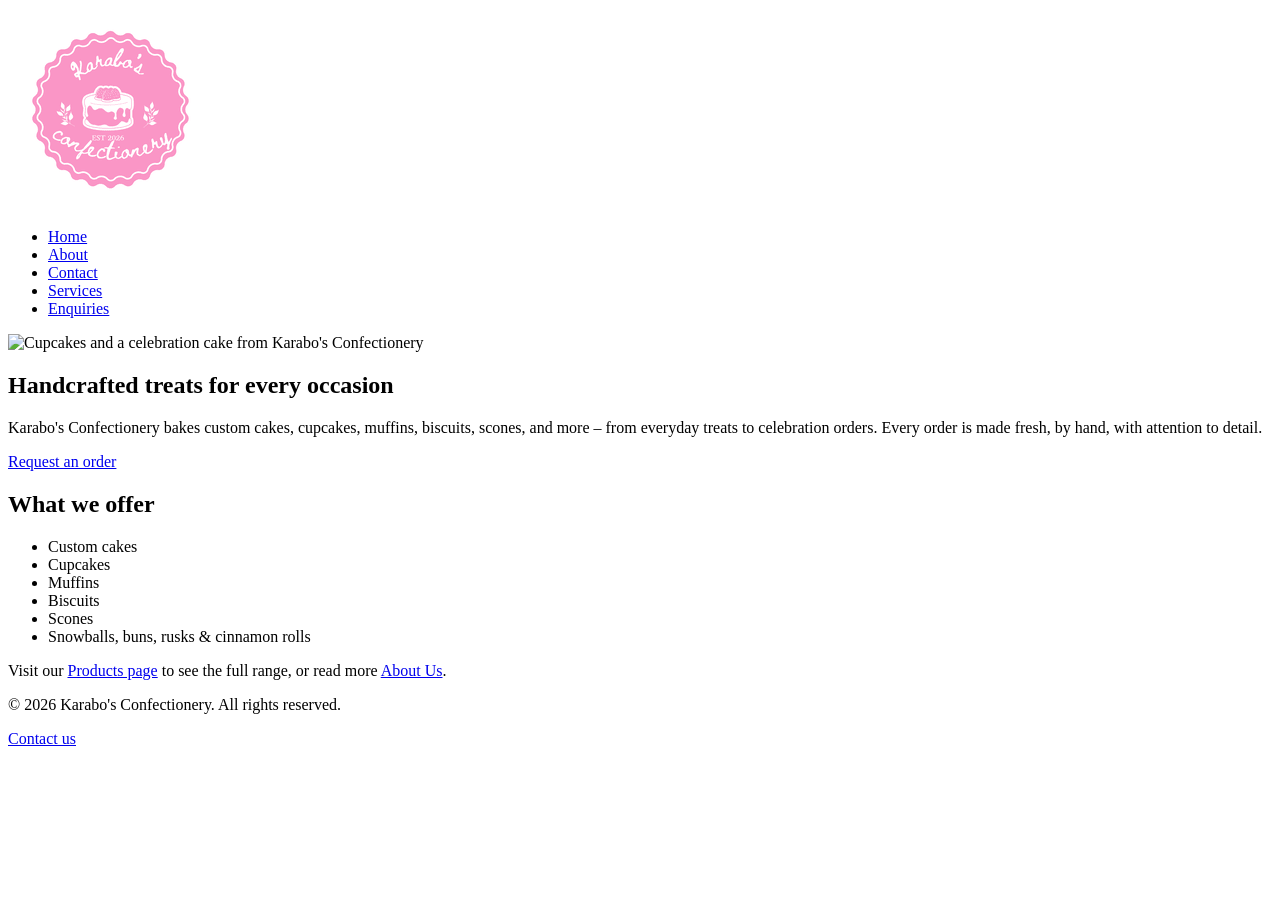
==== karabo'sconfectionery/index.html @ ed35c3c2 "Add files via upload" ====
<!DOCTYPE html>
<html lang="en">
<head>
    <meta charset="UTF-8">
    <meta name="viewport" content="width=device-width, initial-scale=1.0">
    <title>Karabo's Confectionery | Home</title>
</head>
<header>
    <img src="_images/logo.png" alt="Karabo's Confectionery">
    <nav>
        <ul>
            <li><a href="index.html"> Home</a></li>
            <li><a href="about.html"> About</a></li>
            <li><a href="contact.html"> Contact</a></li>
            <li><a href="services.html"> Services</a></li>
            <li><a href="enquiries.html"> Enquiries</a></li>
        </ul>
    </nav>

</header>
<!-- ===== Main Content ===== -->

<main>
    <section id="hero">
            <img src="images/hero-cakes.jpg" alt="Cupcakes and a celebration cake from Karabo's Confectionery">
            <h2>Handcrafted treats for every occasion</h2>
            <p>
                Karabo's Confectionery bakes custom cakes, cupcakes, muffins,
                biscuits, scones, and more &ndash; from everyday treats to
                celebration orders. Every order is made fresh, by hand, with
                attention to detail.
            </p>
            <a href="enquiry.html" class="cta-button">Request an order</a>
        </section>

         <section id="highlights">
            <h2>What we offer</h2>
            <ul>
                <li>Custom cakes</li>
                <li>Cupcakes</li>
                <li>Muffins</li>
                <li>Biscuits</li>
                <li>Scones</li>
                <li>Snowballs, buns, rusks &amp; cinnamon rolls</li>
            </ul>
            <p>
                Visit our <a href="products.html">Products page</a> to see the
                full range, or read more <a href="about.html">About Us</a>.
            </p>
        </section>

</main>

<footer>
    <p>&copy; 2026 Karabo's Confectionery. All rights reserved.</p>
        <p><a href="contact.html">Contact us</a></p>

</footer>

<body>
    
</body>
</html>
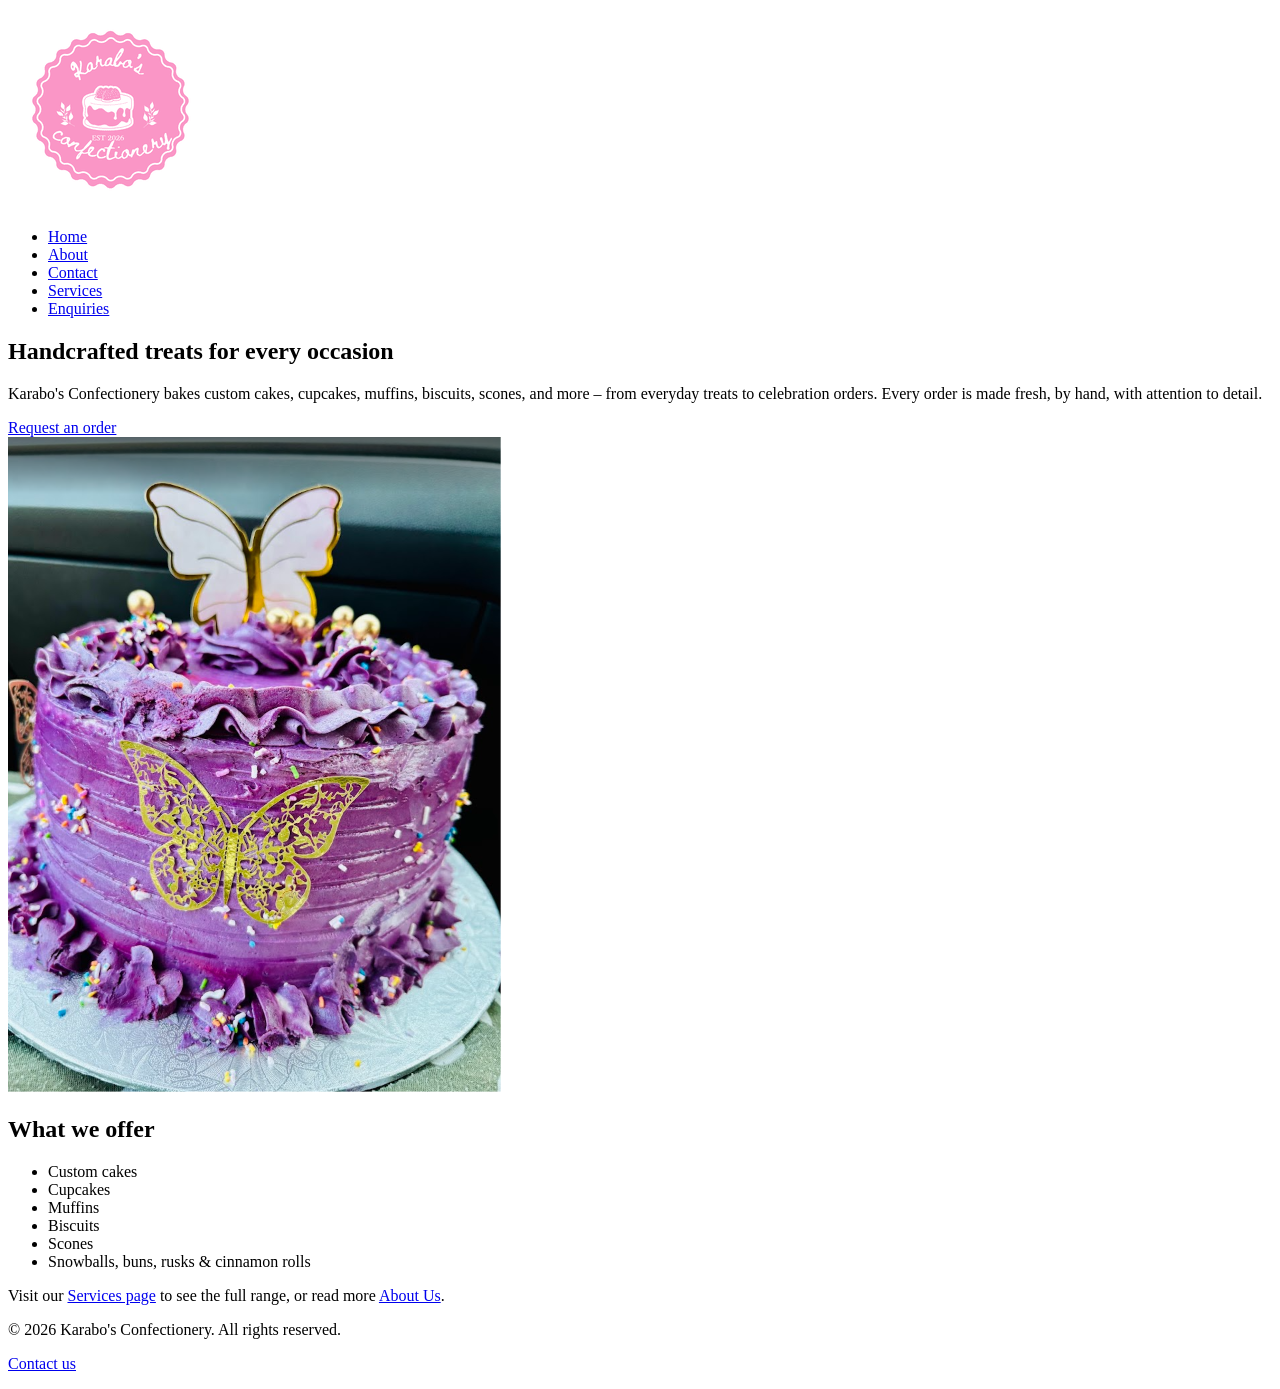
==== commit 0571cc2b: "Add files via upload" ====
--- a/karabo'sconfectionery/index.html
+++ b/karabo'sconfectionery/index.html
@@ -5,25 +5,28 @@
     <meta name="viewport" content="width=device-width, initial-scale=1.0">
     <title>Karabo's Confectionery | Home</title>
 </head>
-<header>
-    <img src="_images/logo.png" alt="Karabo's Confectionery">
-    <nav>
-        <ul>
-            <li><a href="index.html"> Home</a></li>
-            <li><a href="about.html"> About</a></li>
-            <li><a href="contact.html"> Contact</a></li>
-            <li><a href="services.html"> Services</a></li>
-            <li><a href="enquiries.html"> Enquiries</a></li>
-        </ul>
-    </nav>
 
-</header>
+<body>
+    <header>
+        <a href="index.html" class="logo"></a>
+            <img src="_images/logo.png" alt="Karabo's Confectionery">
+        <nav>
+            <ul>
+                <li><a href="index.html" class="active"> Home</a></li>
+                <li><a href="about.html"> About</a></li>
+                <li><a href="contact.html"> Contact</a></li>
+                <li><a href="services.html"> Services</a></li>
+                <li><a href="enquiries.html"> Enquiries</a></li>
+            </ul>
+        </nav>
+
+    </header>
 <!-- ===== Main Content ===== -->
 
 <main>
     <section id="hero">
-            <img src="images/hero-cakes.jpg" alt="Cupcakes and a celebration cake from Karabo's Confectionery">
-            <h2>Handcrafted treats for every occasion</h2>
+        <div class="hero-text">
+            <h1>Handcrafted treats for every occasion</h1>
             <p>
                 Karabo's Confectionery bakes custom cakes, cupcakes, muffins,
                 biscuits, scones, and more &ndash; from everyday treats to
@@ -31,11 +34,20 @@
                 attention to detail.
             </p>
             <a href="enquiry.html" class="cta-button">Request an order</a>
+        </div>
+
+        <!-- Responsive hero image: the browser picks the size that fits the screen -->
+        <picture>
+            <source media="(max-width: 600px)" srcset="_images/hero-cakes-small.png">
+            <source media="(max-width: 1200px)" srcset="_images/hero-cakes-medium.png">
+            <img src="_images/hero-cake.png" alt="Freshly baked treats from Karabo's Confectionery" class="responsive-image">
+        </picture>
         </section>
 
+        <!-- Highlights: a quick summary of what the bakery offers -->
          <section id="highlights">
             <h2>What we offer</h2>
-            <ul>
+            <ul class="class-grid">
                 <li>Custom cakes</li>
                 <li>Cupcakes</li>
                 <li>Muffins</li>
@@ -44,20 +56,19 @@
                 <li>Snowballs, buns, rusks &amp; cinnamon rolls</li>
             </ul>
             <p>
-                Visit our <a href="products.html">Products page</a> to see the
+                Visit our <a href="services.html">Services page</a> to see the
                 full range, or read more <a href="about.html">About Us</a>.
             </p>
         </section>
 
 </main>
 
+<!-- ===== Site footer ===== -->
 <footer>
     <p>&copy; 2026 Karabo's Confectionery. All rights reserved.</p>
         <p><a href="contact.html">Contact us</a></p>
 
 </footer>
-
-<body>
     
 </body>
 </html>
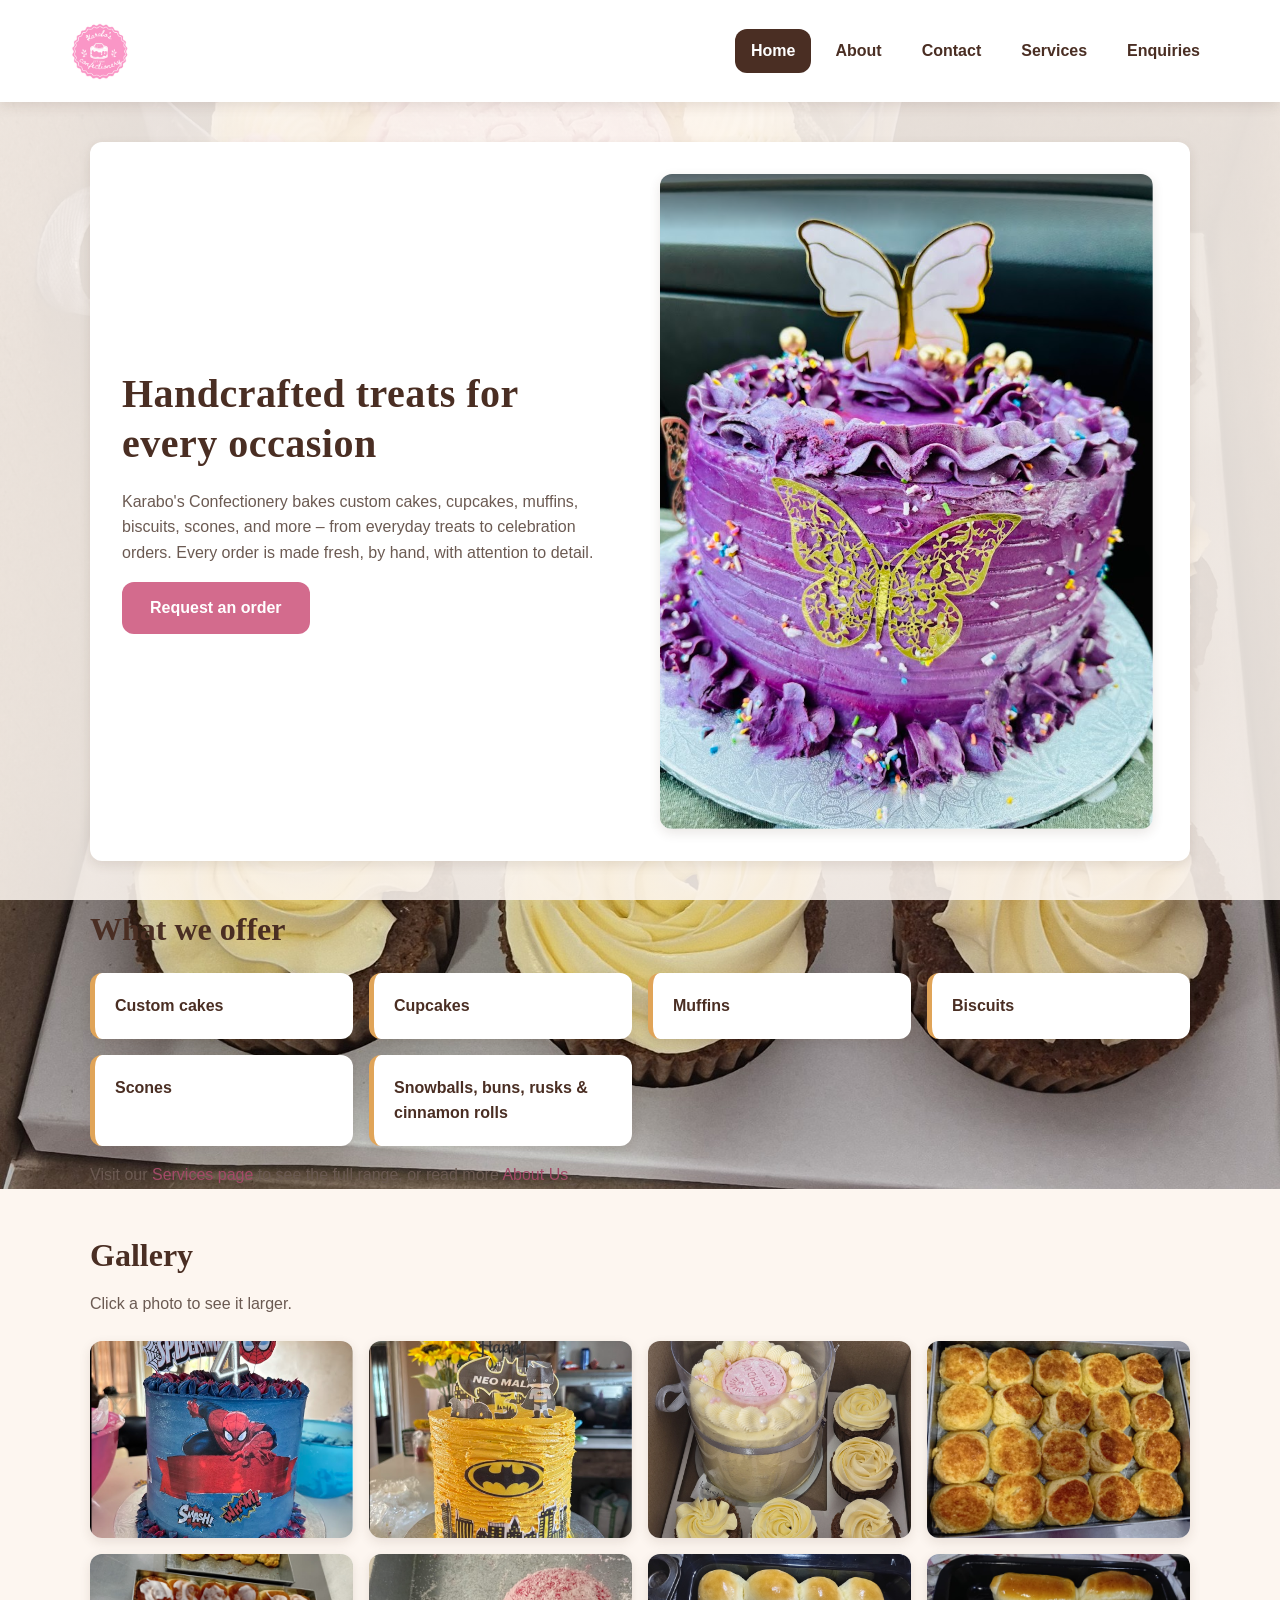
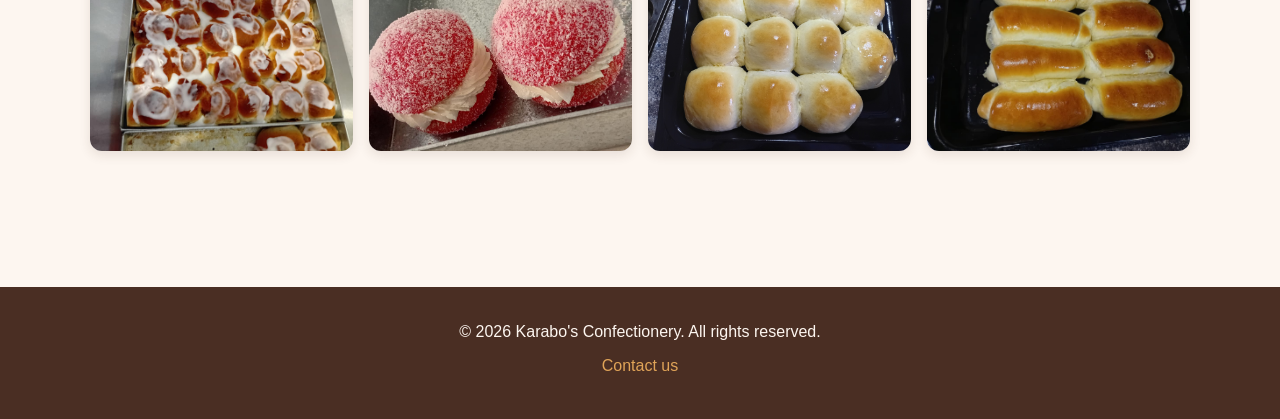
==== commit b373388e: "Add files via upload" ====
--- a/karabo'sconfectionery/index.html
+++ b/karabo'sconfectionery/index.html
@@ -3,13 +3,47 @@
 <head>
     <meta charset="UTF-8">
     <meta name="viewport" content="width=device-width, initial-scale=1.0">
-    <title>Karabo's Confectionery | Home</title>
+    <title>Karabo's Confectionery | Custom Cakes &amp; Fresh Bakes in Polokwane</title>
+    <meta name="description" content="Karabo's Confectionery bakes custom cakes,
+     cupcakes, 
+     muffins, 
+     biscuits 
+     and scones in Polokwane. 
+     Fresh, handmade treats for every occasion.">
+    <meta name="keywords" content="bakery Polokwane, 
+    custom cakes, 
+    cupcakes, 
+    muffins, 
+    biscuits, 
+    scones, 
+    birthday cakes, 
+    homemade baking">
+    <meta name="author" content="Karabo's Confectionery">
+    <link rel="stylesheet" href="css_assets/myfirststyles.css">
+
+    <!-- Local SEO: structured data that tells search engines this is a bakery in Polokwane (Schema.org, 2026) -->
+    <script type="application/ld+json">
+    {
+        "@context": "https://schema.org",
+        "@type": "Bakery",
+        "name": "Karabo's Confectionery",
+        "telephone": "+27695168683",
+        "email": "hello@karaboconfectionery.co.za",
+        "address": {
+            "@type": "PostalAddress",
+            "streetAddress": "35 Rome Ave, Mahlasedi Park Phase 1",
+            "addressLocality": "Polokwane",
+            "addressRegion": "Limpopo",
+            "addressCountry": "ZA"
+        }
+    }
+    </script>
 </head>
 
 <body>
+    <!-- ===== Site header and main navigation ===== -->
     <header>
-        <a href="index.html" class="logo"></a>
-            <img src="_images/logo.png" alt="Karabo's Confectionery">
+       <a href="index.html" class="logo"><img src="_images/karabos-confectionery-logo.png" alt="Karabo's Confectionery"></a>
         <nav>
             <ul>
                 <li><a href="index.html" class="active"> Home</a></li>
@@ -21,10 +55,12 @@
         </nav>
 
     </header>
-<!-- ===== Main Content ===== -->
 
+    <!-- ===== Main Content ===== -->
 <main>
-    <section id="hero">
+
+    <!-- Hero: introduction and call to action -->
+     <section id="hero" class="reveal">
         <div class="hero-text">
             <h1>Handcrafted treats for every occasion</h1>
             <p>
@@ -33,21 +69,19 @@
                 celebration orders. Every order is made fresh, by hand, with
                 attention to detail.
             </p>
-            <a href="enquiry.html" class="cta-button">Request an order</a>
+            <a href="enquiries.html" class="cta-button">Request an order</a>
         </div>
 
-        <!-- Responsive hero image: the browser picks the size that fits the screen -->
+        <!-- Responsive hero image -->
         <picture>
-            <source media="(max-width: 600px)" srcset="_images/hero-cakes-small.png">
-            <source media="(max-width: 1200px)" srcset="_images/hero-cakes-medium.png">
-            <img src="_images/hero-cake.png" alt="Freshly baked treats from Karabo's Confectionery" class="responsive-image">
+            <img src="_images/custom-celebration-cake.png" alt="Custom celebration cake and fresh bakes from Karabo's Confectionery in Polokwane" class="responsive-image">
         </picture>
         </section>
 
         <!-- Highlights: a quick summary of what the bakery offers -->
-         <section id="highlights">
+         <section id="highlights" class="reveal">
             <h2>What we offer</h2>
-            <ul class="class-grid">
+            <ul class="card-grid">
                 <li>Custom cakes</li>
                 <li>Cupcakes</li>
                 <li>Muffins</li>
@@ -61,6 +95,54 @@
             </p>
         </section>
 
+        <!-- Gallery -->
+        <section id="gallery" class="reveal">
+            <h2>Gallery</h2>
+            <p>Click a photo to see it larger.</p>
+            <ul class="gallery-grid">
+                <li>
+                    <a href="_images/spiderman-birthday-cake.png" class="gallery-item" data-caption="Custom Spider-Man themed birthday cake">
+                        <img src="_images/spiderman-birthday-cake.png" alt="Custom Spider-Man themed birthday cake" loading="lazy">
+                    </a>
+                </li>
+                <li>
+                    <a href="_images/batman-birthday-cake.png" class="gallery-item" data-caption="Custom Batman themed birthday cake">
+                        <img src="_images/batman-birthday-cake.png" alt="Custom Batman themed birthday cake" loading="lazy">
+                    </a>
+                </li>
+                <li>
+                    <a href="_images/decorated-cupcakes.jpg" class="gallery-item" data-caption="Decorated cupcakes for birthdays and events">
+                        <img src="_images/decorated-cupcakes.jpg" alt="Box of decorated cupcakes" loading="lazy">
+                    </a>
+                </li>
+                <li>
+                    <a href="_images/fresh-scones.jpeg" class="gallery-item" data-caption="Freshly baked scones">
+                        <img src="_images/fresh-scones.jpeg" alt="Plate of freshly baked scones" loading="lazy">
+                    </a>
+                </li>
+                <li>
+                    <a href="_images/cinnamon-rolls.jpg" class="gallery-item" data-caption="Warm cinnamon rolls">
+                        <img src="_images/cinnamon-rolls.jpg" alt="Tray of warm cinnamon rolls" loading="lazy">
+                    </a>
+                </li>
+                <li>
+                    <a href="_images/coconut-snowballs.jpeg" class="gallery-item" data-caption="Coconut snowballs">
+                        <img src="_images/coconut-snowballs.jpeg" alt="Coconut snowballs" loading="lazy">
+                    </a>
+                </li>
+                <li>
+                    <a href="_images/freshly-baked-buns.jpg" class="gallery-item" data-caption="Freshly baked buns">
+                        <img src="_images/freshly-baked-buns.jpg" alt="Freshly baked buns" loading="lazy">
+                    </a>
+                </li>
+                <li>
+                    <a href="_images/bread-rolls.jpg" class="gallery-item" data-caption="Fresh bread rolls">
+                        <img src="_images/bread-rolls.jpg" alt="Fresh bread rolls" loading="lazy">
+                    </a>
+                </li>
+            </ul>
+        </section>
+
 </main>
 
 <!-- ===== Site footer ===== -->
@@ -69,6 +151,8 @@
         <p><a href="contact.html">Contact us</a></p>
 
 </footer>
+
+ <script src="js_assets/main.js" defer></script>
     
 </body>
 </html>
--- a/karabo'sconfectionery/css_assets/myfirststyles.css
+++ b/karabo'sconfectionery/css_assets/myfirststyles.css
@@ -0,0 +1,1020 @@
+/*CSS Reset*/
+/* Karabo's Confectionery — Stylesheet */
+
+* {
+    margin: 0;
+    padding: 0;
+    box-sizing: border-box;
+}
+
+:root 
+{
+    --brand-pink: #d36b8d;
+    --brand-pink-dark: #a34a68;
+    --brand-brown: #4a2e23;
+    --brand-cream: #fdf6f0;
+    --brand-gold: #e0a458;
+    --text-dark: #33241e;
+    --text-light: #6b5a52;
+    --white: #ffffff;
+    --font-heading: Georgia, 'Times New Roman', serif;
+    --font-body: 'Segoe UI', Tahoma, Geneva, Verdana, sans-serif;
+    --radius: 12px;
+    --shadow: 0 4px 12px rgba(74, 46, 35, 0.12);
+}
+
+/* Base */
+body 
+{
+    font-family: var(--font-body);
+    font-size: 1rem;
+    line-height: 1.6;
+    color: var(--text-dark);
+    background-color: var(--brand-cream);
+    background-image: 
+        linear-gradient(rgba(253, 246, 240, 0.88), rgba(253, 246, 240, 0.88)),
+        url('../_images/decorated-cupcakes.jpg');
+    background-size: cover;
+    background-position: center;
+    background-repeat: no-repeat;
+    background-attachment: fixed;
+       
+}
+
+h1, h2, h3, h4 
+{
+    font-family: var(--font-heading);
+    color: var(--brand-brown);
+    line-height: 1.25;
+    margin-bottom: 0.5em;
+}
+
+h1 { font-size: 2.5rem; letter-spacing: 0.5px; }
+h2 { font-size: 2rem; }
+h3 { font-size: 1.5rem; }
+h4 { font-size: 1.15rem; color: var(--brand-pink-dark); }
+
+p 
+{
+    margin-bottom: 1rem;
+    color: var(--text-light);
+    max-width: 65ch;
+}
+
+a 
+{
+    color: var(--brand-pink-dark);
+    text-decoration: none;
+}
+
+a:hover,
+a:focus 
+{
+    text-decoration: underline;
+    color: var(--brand-brown);
+}
+
+ul 
+{
+    list-style-position: inside;
+    margin-bottom: 1rem;
+    color: var(--text-light);
+}
+
+/* Header and navigation */
+header 
+{
+    display: flex;
+    flex-wrap: wrap;
+    justify-content: space-between;
+    align-items: center;
+    gap: 1rem;
+    padding: 1rem 5%;
+    background-color: var(--white);
+    box-shadow: var(--shadow);
+    position: sticky;
+    top: 0;
+    z-index: 100;
+}
+
+.logo img 
+{
+    height: 70px;
+    width: auto;
+    display: block;
+}
+
+nav ul 
+{
+    display: flex;
+    list-style-type: none;
+    gap: 0.5rem;
+    margin: 0;
+}
+
+nav ul li a 
+{
+    display: block;
+    padding: 0.6rem 1rem;
+    color: var(--brand-brown);
+    font-weight: 600;
+    border-radius: var(--radius);
+    transition: background-color 0.25s ease, color 0.25s ease;
+}
+
+nav ul li a:hover,
+nav ul li a:focus 
+{
+    background-color: var(--brand-pink);
+    color: var(--white);
+    text-decoration: none;
+}
+
+nav ul li a:active 
+{
+    background-color: var(--brand-pink-dark);
+}
+
+nav ul li a.active 
+{
+    background-color: var(--brand-brown);
+    color: var(--white);
+}
+
+/* Main layout */
+main 
+{
+    width: 90%;
+    max-width: 1100px;
+    margin: 0 auto;
+    padding: 2.5rem 0;
+}
+
+main section 
+{
+    margin-bottom: 3rem;
+}
+
+.responsive-image 
+{
+    max-width: 100%;
+    height: auto;
+    display: block;
+    border-radius: var(--radius);
+    box-shadow: var(--shadow);
+}
+
+/* Hero */
+#hero 
+{
+    display: grid;
+    grid-template-columns: 1fr 1fr;
+    gap: 2.5rem;
+    align-items: center;
+    padding: 2rem;
+    background-color: var(--white);
+    border-radius: var(--radius);
+    box-shadow: var(--shadow);
+}
+
+/* Buttons */
+.cta-button,
+button 
+{
+    display: inline-block;
+    padding: 0.85rem 1.75rem;
+    background-color: var(--brand-pink);
+    color: var(--white);
+    font-family: var(--font-body);
+    font-size: 1rem;
+    font-weight: 600;
+    border: none;
+    border-radius: var(--radius);
+    cursor: pointer;
+    transition: background-color 0.25s ease, transform 0.15s ease;
+}
+
+.cta-button:hover,
+.cta-button:focus,
+button:hover,
+button:focus 
+{
+    background-color: var(--brand-pink-dark);
+    color: var(--white);
+    text-decoration: none;
+    transform: translateY(-2px);
+}
+
+.cta-button:active,
+button:active 
+{
+    transform: translateY(0);
+}
+
+/* Card grids */
+.card-grid 
+{
+    display: grid;
+    grid-template-columns: repeat(auto-fit, minmax(220px, 1fr));
+    gap: 1rem;
+    list-style-type: none;
+    margin-top: 1.5rem;
+}
+
+.card-grid li 
+{
+    background-color: var(--white);
+    padding: 1.25rem;
+    border-left: 5px solid var(--brand-gold);
+    border-radius: var(--radius);
+    box-shadow: var(--shadow);
+    font-weight: 600;
+    color: var(--brand-brown);
+}
+
+.service-grid 
+{
+    display: grid;
+    grid-template-columns: repeat(auto-fit, minmax(300px, 1fr));
+    gap: 1.5rem;
+}
+
+.service-card 
+{
+    background-color: var(--white);
+    padding: 1.5rem;
+    border-radius: var(--radius);
+    box-shadow: var(--shadow);
+    transition: transform 0.25s ease, box-shadow 0.25s ease;
+}
+
+.service-card:hover 
+{
+    transform: translateY(-4px);
+    box-shadow: 0 8px 20px rgba(74, 46, 35, 0.2);
+}
+
+.service-card img
+{
+    margin-bottom: 1rem;
+}
+
+/* Forms */
+form 
+{
+    display: flex;
+    flex-direction: column;
+    gap: 0.35rem;
+    max-width: 600px;
+    padding: 2rem;
+    background-color: var(--white);
+    border-radius: var(--radius);
+    box-shadow: var(--shadow);
+}
+
+form label 
+{
+    margin-top: 0.75rem;
+    font-weight: 600;
+    color: var(--brand-brown);
+}
+
+form input,
+form select,
+form textarea 
+{
+    width: 100%;
+    padding: 0.7rem;
+    font-family: var(--font-body);
+    font-size: 1rem;
+    color: var(--text-dark);
+    border: 2px solid #e3d5cc;
+    border-radius: 8px;
+    background-color: var(--brand-cream);
+}
+
+form input:focus,
+form select:focus,
+form textarea:focus 
+{
+    outline: none;
+    border-color: var(--brand-pink);
+    background-color: var(--white);
+}
+
+form textarea 
+{
+    resize: vertical;
+}
+
+form button 
+{
+    margin-top: 1.5rem;
+    align-self: flex-start;
+}
+
+/* Contact locations */
+#locations 
+{
+    display: grid;
+    grid-template-columns: repeat(auto-fit, minmax(260px, 1fr));
+    gap: 1.5rem;
+}
+
+#locations h3 
+{
+    grid-column: 1 / -1;
+}
+
+#locations article 
+{
+    background-color: var(--white);
+    padding: 1.25rem;
+    border-top: 4px solid var(--brand-pink);
+    border-radius: var(--radius);
+    box-shadow: var(--shadow);
+}
+
+/* Footer */
+footer 
+{
+    margin-top: 3rem;
+    padding: 2rem 5%;
+    background-color: var(--brand-brown);
+    color: var(--brand-cream);
+    text-align: center;
+}
+
+footer p 
+{
+    color: var(--brand-cream);
+    max-width: none;
+    margin-bottom: 0.5rem;
+}
+
+footer a 
+{
+    color: var(--brand-gold);
+}
+
+footer a:hover,
+footer a:focus 
+{
+    color: var(--white);
+}
+
+/* Tablet */
+@media screen and (max-width: 768px) {
+    header 
+    {
+        flex-direction: column;
+        text-align: center;
+        padding: 1rem 4%;
+        position: static;
+    }
+
+    .logo img 
+    {
+        height: 55px;
+        margin: 0 auto;
+    }
+
+    nav ul 
+    {
+        flex-wrap: wrap;
+        justify-content: center;
+    }
+
+    #hero 
+    {
+        grid-template-columns: 1fr;
+        text-align: center;
+        padding: 1.5rem;
+    }
+
+    #hero p 
+    {
+        margin-left: auto;
+        margin-right: auto;
+    }
+
+    .service-grid,
+    #locations 
+    {
+        grid-template-columns: 1fr;
+    }
+
+    h1 { font-size: 2rem; }
+    h2 { font-size: 1.6rem; }
+    h3 { font-size: 1.3rem; }
+
+    main 
+    {
+        width: 92%;
+        padding: 1.75rem 0;
+    }
+}
+
+/* Mobile */
+@media screen and (max-width: 480px) {
+    nav ul 
+    {
+        flex-direction: column;
+        width: 100%;
+        gap: 0.25rem;
+    }
+
+    nav ul li 
+    {
+        width: 100%;
+    }
+
+    nav ul li a 
+    {
+        display: block;
+        width: 100%;
+        text-align: center;
+        padding: 0.75rem;
+        background-color: var(--brand-cream);
+    }
+
+    .logo img 
+    {
+        height: 45px;
+    }
+
+    .card-grid 
+    {
+        grid-template-columns: 1fr;
+    }
+
+    h1 { font-size: 1.6rem; }
+    h2 { font-size: 1.35rem; }
+    h3 { font-size: 1.15rem; }
+
+    body 
+    {
+        font-size: 0.95rem;
+        background-attachment: scroll;
+    }
+
+    main 
+    {
+        width: 94%;
+        padding: 1.25rem 0;
+    }
+
+    form 
+    {
+        padding: 1.25rem;
+    }
+
+    .cta-button,
+    button 
+    {
+        width: 100%;
+        text-align: center;
+    }
+}
+
+/* =========================================================
+   PART 3 ADDITIONS
+   (hidden attribute, animations, accordion, gallery, lightbox,
+   search bar, form validation, responses, map)
+   ========================================================= */
+
+/* Makes the HTML "hidden" attribute work on every element, including forms */
+[hidden]
+{
+    display: none !important;
+}
+
+.no-scroll
+{
+    overflow: hidden;
+}
+
+/* ---------- Scroll-reveal animation ---------- */
+.js .reveal
+{
+    opacity: 0;
+    transform: translateY(24px);
+    transition: opacity 0.6s ease, transform 0.6s ease;
+}
+
+.js .reveal.visible
+{
+    opacity: 1;
+    transform: none;
+}
+
+/* ---------- FAQ accordion ---------- */
+.accordion
+{
+    display: flex;
+    flex-direction: column;
+    gap: 0.75rem;
+    max-width: 800px;
+}
+
+.accordion-item
+{
+    background-color: var(--white);
+    border-radius: var(--radius);
+    box-shadow: var(--shadow);
+    overflow: hidden;
+}
+
+.accordion-item h3
+{
+    margin: 0;
+    font-size: 1.1rem;
+}
+
+.accordion-trigger
+{
+    display: flex;
+    justify-content: space-between;
+    align-items: center;
+    gap: 1rem;
+    width: 100%;
+    padding: 1rem 1.25rem;
+    background-color: var(--white);
+    color: var(--brand-brown);
+    font-family: var(--font-heading);
+    font-size: 1.1rem;
+    text-align: left;
+    border-radius: 0;
+    transform: none;
+}
+
+.accordion-trigger::after
+{
+    content: '+';
+    font-size: 1.5rem;
+    color: var(--brand-pink-dark);
+    transition: transform 0.3s ease;
+}
+
+.accordion-trigger[aria-expanded='true']::after
+{
+    transform: rotate(45deg);
+}
+
+.accordion-trigger:hover,
+.accordion-trigger:focus
+{
+    background-color: var(--brand-cream);
+    color: var(--brand-brown);
+    transform: none;
+}
+
+.accordion-trigger:focus-visible
+{
+    outline: 3px solid var(--brand-gold);
+    outline-offset: -3px;
+}
+
+/* Panels slide open smoothly (only when JavaScript is running) */
+.js .accordion-panel
+{
+    display: grid;
+    grid-template-rows: 0fr;
+    transition: grid-template-rows 0.3s ease;
+}
+
+.js .accordion-panel.open
+{
+    grid-template-rows: 1fr;
+}
+
+.accordion-panel-inner
+{
+    overflow: hidden;
+}
+
+.js .accordion-panel:not(.open) .accordion-panel-inner
+{
+    visibility: hidden;
+}
+
+.accordion-panel-inner p
+{
+    margin: 0;
+    padding: 0 1.25rem 1.25rem;
+}
+
+/* ---------- Gallery ---------- */
+.gallery-grid
+{
+    display: grid;
+    grid-template-columns: repeat(auto-fill, minmax(220px, 1fr));
+    gap: 1rem;
+    list-style-type: none;
+    margin-top: 1.5rem;
+}
+
+.gallery-item
+{
+    display: block;
+    overflow: hidden;
+    aspect-ratio: 4 / 3;
+    background-color: var(--white);
+    border-radius: var(--radius);
+    box-shadow: var(--shadow);
+}
+
+.gallery-item img
+{
+    width: 100%;
+    height: 100%;
+    object-fit: cover;
+    transition: transform 0.4s ease;
+}
+
+.gallery-item:hover img,
+.gallery-item:focus img
+{
+    transform: scale(1.08);
+}
+
+.gallery-item:focus-visible
+{
+    outline: 3px solid var(--brand-gold);
+    outline-offset: 2px;
+}
+
+/* ---------- Lightbox ---------- */
+.lightbox
+{
+    position: fixed;
+    inset: 0;
+    z-index: 1000;
+    display: flex;
+    justify-content: center;
+    align-items: center;
+    padding: 1rem;
+    background-color: rgba(30, 18, 12, 0.9);
+    animation: fade-in 0.25s ease;
+}
+
+.lightbox figure
+{
+    max-width: 90vw;
+    text-align: center;
+}
+
+.lightbox img
+{
+    max-width: 100%;
+    max-height: 75vh;
+    border-radius: var(--radius);
+    box-shadow: 0 8px 30px rgba(0, 0, 0, 0.5);
+}
+
+.lightbox figcaption
+{
+    margin-top: 0.75rem;
+    color: var(--brand-cream);
+}
+
+.lightbox-btn
+{
+    position: absolute;
+    width: 3rem;
+    height: 3rem;
+    padding: 0;
+    display: flex;
+    justify-content: center;
+    align-items: center;
+    font-size: 2rem;
+    line-height: 1;
+    color: var(--white);
+    background-color: rgba(255, 255, 255, 0.15);
+    border-radius: 50%;
+}
+
+.lightbox-btn:hover,
+.lightbox-btn:focus
+{
+    background-color: var(--brand-pink);
+    color: var(--white);
+    transform: none;
+}
+
+.lightbox-close
+{
+    top: 1rem;
+    right: 1rem;
+}
+
+.lightbox-prev
+{
+    left: 1rem;
+    top: 50%;
+}
+
+.lightbox-next
+{
+    right: 1rem;
+    top: 50%;
+}
+
+@keyframes fade-in
+{
+    from { opacity: 0; }
+    to { opacity: 1; }
+}
+
+/* ---------- Services: search bar and product cards ---------- */
+.filter-bar
+{
+    display: grid;
+    grid-template-columns: 2fr 1fr 1fr;
+    gap: 1rem;
+    margin: 1.5rem 0 1rem;
+    padding: 1.25rem;
+    background-color: var(--white);
+    border-radius: var(--radius);
+    box-shadow: var(--shadow);
+}
+
+.filter-field label
+{
+    display: block;
+    margin-bottom: 0.35rem;
+    font-weight: 600;
+    color: var(--brand-brown);
+}
+
+.filter-field input,
+.filter-field select
+{
+    width: 100%;
+    padding: 0.7rem;
+    font-family: var(--font-body);
+    font-size: 1rem;
+    color: var(--text-dark);
+    border: 2px solid #e3d5cc;
+    border-radius: 8px;
+    background-color: var(--brand-cream);
+}
+
+.filter-field input:focus,
+.filter-field select:focus
+{
+    outline: none;
+    border-color: var(--brand-pink);
+    background-color: var(--white);
+}
+
+.result-count
+{
+    margin-bottom: 1.5rem;
+    font-size: 0.95rem;
+}
+
+.no-results
+{
+    grid-column: 1 / -1;
+    padding: 1.5rem;
+    background-color: var(--white);
+    border-radius: var(--radius);
+    box-shadow: var(--shadow);
+}
+
+.service-card
+{
+    display: flex;
+    flex-direction: column;
+    animation: fade-in 0.4s ease;
+}
+
+.card-images
+{
+    display: grid;
+    gap: 0.75rem;
+}
+
+.service-card .cta-button
+{
+    margin-top: auto;
+    align-self: flex-start;
+}
+
+/* ---------- Forms: validation feedback ---------- */
+.field-group
+{
+    display: flex;
+    flex-direction: column;
+    gap: 0.35rem;
+}
+
+.error-message
+{
+    min-height: 1.2em;
+    font-size: 0.9rem;
+    font-weight: 600;
+    color: #b3261e;
+}
+
+.hint
+{
+    font-size: 0.85rem;
+    color: var(--text-light);
+}
+
+form input.invalid,
+form select.invalid,
+form textarea.invalid
+{
+    border-color: #b3261e;
+    background-color: #fff5f4;
+}
+
+form input.valid,
+form select.valid,
+form textarea.valid
+{
+    border-color: #2e7d32;
+}
+
+/* ---------- Form responses (enquiry estimate and email preview) ---------- */
+.form-response
+{
+    max-width: 600px;
+    padding: 2rem;
+    background-color: var(--white);
+    border-top: 5px solid var(--brand-gold);
+    border-radius: var(--radius);
+    box-shadow: var(--shadow);
+    animation: fade-in 0.4s ease;
+}
+
+.form-response dl
+{
+    display: grid;
+    grid-template-columns: max-content 1fr;
+    gap: 0.5rem 1.25rem;
+    margin: 1rem 0;
+}
+
+.form-response dt
+{
+    font-weight: 600;
+    color: var(--brand-brown);
+}
+
+.form-response dd
+{
+    margin: 0;
+    color: var(--text-light);
+}
+
+.form-response pre
+{
+    padding: 1rem;
+    font-family: var(--font-body);
+    white-space: pre-wrap;
+    color: var(--text-dark);
+    background-color: var(--brand-cream);
+    border-radius: 8px;
+}
+
+.response-actions
+{
+    display: flex;
+    flex-wrap: wrap;
+    gap: 1rem;
+    margin-top: 1.25rem;
+}
+
+.secondary-button
+{
+    color: var(--brand-pink-dark);
+    background-color: var(--white);
+    border: 2px solid var(--brand-pink);
+}
+
+.secondary-button:hover,
+.secondary-button:focus
+{
+    color: var(--white);
+    background-color: var(--brand-pink);
+}
+
+/* ---------- Contact map ---------- */
+#map-canvas
+{
+    height: 400px;
+    border-radius: var(--radius);
+    box-shadow: var(--shadow);
+    isolation: isolate;
+}
+
+/* ---------- Part 3: responsive adjustments ---------- */
+@media screen and (max-width: 768px)
+{
+    .filter-bar
+    {
+        grid-template-columns: 1fr;
+    }
+
+    .form-response dl
+    {
+        grid-template-columns: 1fr;
+        gap: 0.15rem;
+    }
+
+    .form-response dd
+    {
+        margin-bottom: 0.75rem;
+    }
+}
+
+@media screen and (max-width: 480px)
+{
+    .gallery-grid
+    {
+        grid-template-columns: repeat(2, 1fr);
+    }
+
+    #map-canvas
+    {
+        height: 300px;
+    }
+
+    .form-response
+    {
+        padding: 1.25rem;
+    }
+
+    .service-card .cta-button
+    {
+        align-self: stretch;
+    }
+
+    .lightbox-prev,
+    .lightbox-next
+    {
+        top: auto;
+        bottom: 1rem;
+    }
+}
+
+/* Respect visitors who ask their device for less motion */
+@media (prefers-reduced-motion: reduce)
+{
+    *
+    {
+        animation: none !important;
+        transition: none !important;
+    }
+
+    .js .reveal
+    {
+        opacity: 1;
+        transform: none;
+    }
+}
+
+/* ---------- Embedded Google Maps ---------- */
+.map-pair
+{
+    display: grid;
+    grid-template-columns: repeat(auto-fit, minmax(300px, 1fr));
+    gap: 1.5rem;
+}
+
+.map-frame
+{
+    display: block;
+    width: 100%;
+    height: 350px;
+    border: 0;
+    border-radius: var(--radius);
+    box-shadow: var(--shadow);
+}
+
+@media screen and (max-width: 480px)
+{
+    .map-frame
+    {
+        height: 280px;
+    }
+}
+
+/* ---------- Embedded Google Forms ---------- */
+.embedded-form
+{
+    display: block;
+    width: 100%;
+    max-width: 700px;
+    height: 750px;
+    border: 0;
+    border-radius: var(--radius);
+    box-shadow: var(--shadow);
+    background-color: var(--white);
+}
+
+
